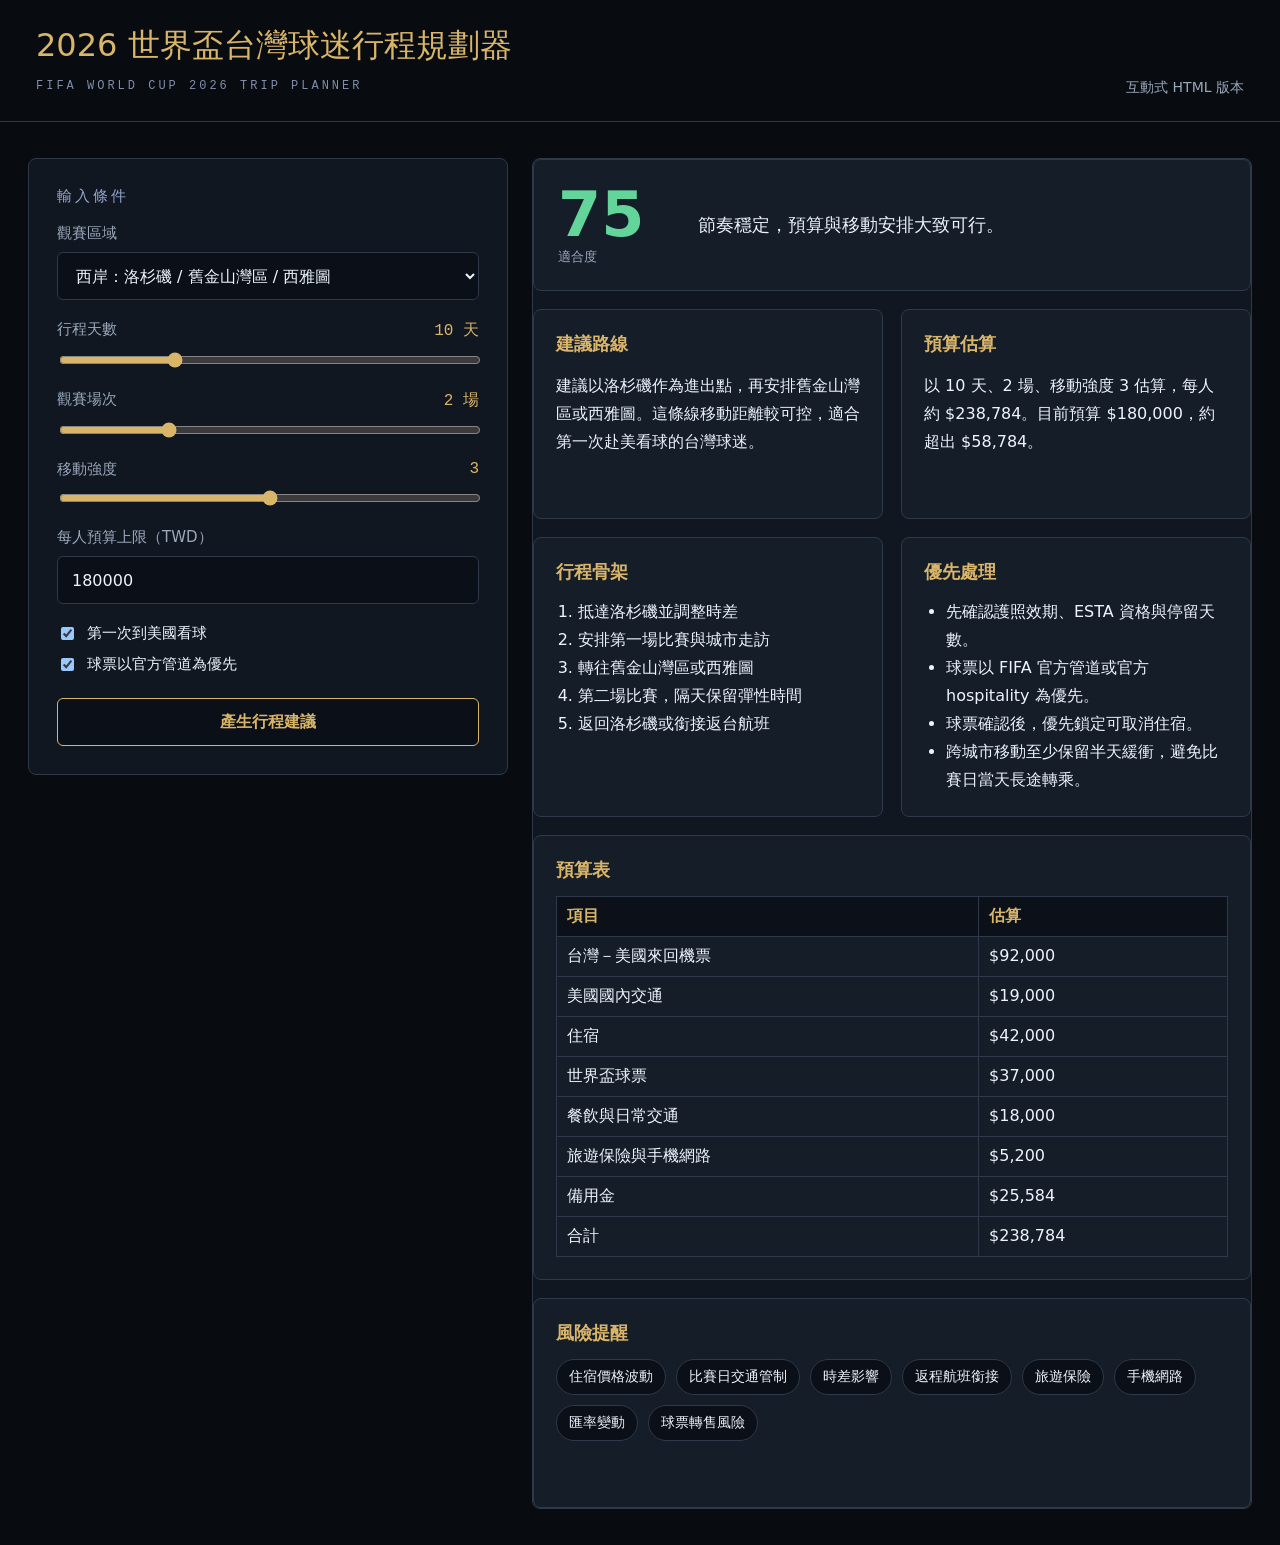
==== index.html @ 40928cfd "Add files via upload" ====
<!doctype html>
<html lang="zh-Hant-TW">
<head>
  <meta charset="utf-8">
  <meta name="viewport" content="width=device-width, initial-scale=1">
  <title>2026 世界盃台灣球迷行程規劃器</title>
  <style>
    :root {
      color-scheme: dark;
      --bg: #080b10;
      --panel: #111720;
      --panel-2: #151d28;
      --line: #303949;
      --text: #edf4ff;
      --muted: #9aa8bb;
      --gold: #d9b56a;
      --green: #63d49a;
      --red: #ff7d7d;
    }

    * {
      box-sizing: border-box;
    }

    body {
      margin: 0;
      min-height: 100vh;
      background: var(--bg);
      color: var(--text);
      font-family: "Noto Sans TC", "Microsoft JhengHei", system-ui, sans-serif;
    }

    header {
      border-bottom: 1px solid var(--line);
      padding: 24px 36px;
      display: flex;
      justify-content: space-between;
      gap: 20px;
      align-items: flex-end;
    }

    h1 {
      margin: 0;
      color: var(--gold);
      font-size: 32px;
      font-weight: 500;
      letter-spacing: 0;
    }

    header p {
      margin: 8px 0 0;
      color: #7f8eaa;
      font-family: Consolas, monospace;
      font-size: 12px;
      letter-spacing: 3px;
    }

    header span {
      color: var(--muted);
      white-space: nowrap;
      font-size: 14px;
    }

    main {
      width: min(1280px, 100%);
      margin: 0 auto;
      padding: 36px 28px;
      display: grid;
      grid-template-columns: minmax(320px, 0.8fr) minmax(520px, 1.2fr);
      gap: 24px;
    }

    section,
    article {
      background: var(--panel);
      border: 1px solid var(--line);
      border-radius: 8px;
    }

    .controls {
      padding: 28px;
      align-self: start;
    }

    h2 {
      margin: 0 0 18px;
      color: #93a5cf;
      font-size: 15px;
      font-weight: 500;
      letter-spacing: 3px;
    }

    .field {
      display: grid;
      gap: 9px;
      margin-bottom: 20px;
    }

    label {
      color: var(--muted);
      font-size: 15px;
    }

    .field-line {
      display: flex;
      justify-content: space-between;
      gap: 16px;
    }

    output {
      color: var(--gold);
      font-family: Consolas, monospace;
    }

    select,
    input[type="number"],
    button {
      width: 100%;
      min-height: 48px;
      border: 1px solid var(--line);
      border-radius: 6px;
      background: #0b0f17;
      color: var(--text);
      padding: 0 14px;
      font: inherit;
    }

    input[type="range"] {
      width: 100%;
      accent-color: var(--gold);
    }

    .checks {
      display: grid;
      gap: 12px;
      margin: 4px 0 24px;
    }

    .checks label {
      display: flex;
      align-items: center;
      gap: 10px;
      color: var(--text);
    }

    button {
      color: var(--gold);
      border-color: var(--gold);
      cursor: pointer;
      font-weight: 700;
    }

    .result {
      display: grid;
      gap: 18px;
    }

    .score-card {
      padding: 24px;
      background: var(--panel-2);
      border: 1px solid var(--line);
      border-radius: 8px;
      display: grid;
      grid-template-columns: 120px 1fr;
      gap: 20px;
      align-items: center;
    }

    #score {
      display: block;
      color: var(--green);
      font-size: 62px;
      line-height: 1;
      font-weight: 800;
    }

    .score-card small {
      color: var(--muted);
    }

    .score-card p {
      margin: 0;
      font-size: 18px;
      line-height: 1.7;
    }

    .cards {
      display: grid;
      grid-template-columns: repeat(2, minmax(0, 1fr));
      gap: 18px;
    }

    article {
      min-height: 210px;
      padding: 22px;
      background: var(--panel-2);
    }

    article h3 {
      margin: 0 0 14px;
      color: var(--gold);
      font-size: 18px;
      font-weight: 600;
    }

    p,
    li {
      color: var(--text);
      line-height: 1.75;
    }

    ul,
    ol {
      margin: 0;
      padding-left: 22px;
    }

    table {
      width: 100%;
      border-collapse: collapse;
      margin-top: 10px;
    }

    th,
    td {
      border: 1px solid var(--line);
      padding: 9px 10px;
      text-align: left;
      vertical-align: top;
    }

    th {
      color: var(--gold);
      background: #0c1119;
    }

    .risk-list {
      display: flex;
      flex-wrap: wrap;
      gap: 10px;
    }

    .risk {
      border: 1px solid var(--line);
      border-radius: 999px;
      padding: 8px 12px;
      background: #0b0f17;
      font-size: 14px;
    }

    @media (max-width: 920px) {
      header {
        align-items: flex-start;
        flex-direction: column;
        padding: 22px;
      }

      h1 {
        font-size: 26px;
      }

      main {
        grid-template-columns: 1fr;
        padding: 22px;
      }

      .cards {
        grid-template-columns: 1fr;
      }
    }
  </style>
</head>
<body>
  <header>
    <div>
      <h1>2026 世界盃台灣球迷行程規劃器</h1>
      <p>FIFA WORLD CUP 2026 TRIP PLANNER</p>
    </div>
    <span>互動式 HTML 版本</span>
  </header>

  <main>
    <section class="controls" aria-label="行程輸入">
      <h2>輸入條件</h2>

      <div class="field">
        <label for="region">觀賽區域</label>
        <select id="region">
          <option value="west">西岸：洛杉磯 / 舊金山灣區 / 西雅圖</option>
          <option value="central">中南部：達拉斯 / 休士頓 / 堪薩斯城 / 亞特蘭大</option>
          <option value="east">東岸：紐約紐澤西 / 費城 / 波士頓 / 邁阿密</option>
        </select>
      </div>

      <div class="field">
        <div class="field-line">
          <label for="days">行程天數</label>
          <output id="daysValue">10 天</output>
        </div>
        <input id="days" type="range" min="6" max="21" value="10">
      </div>

      <div class="field">
        <div class="field-line">
          <label for="matches">觀賽場次</label>
          <output id="matchesValue">2 場</output>
        </div>
        <input id="matches" type="range" min="1" max="5" value="2">
      </div>

      <div class="field">
        <div class="field-line">
          <label for="pace">移動強度</label>
          <output id="paceValue">3</output>
        </div>
        <input id="pace" type="range" min="1" max="5" value="3">
      </div>

      <div class="field">
        <label for="budget">每人預算上限（TWD）</label>
        <input id="budget" type="number" min="80000" step="5000" value="180000">
      </div>

      <div class="checks">
        <label><input id="firstTrip" type="checkbox" checked> 第一次到美國看球</label>
        <label><input id="officialOnly" type="checkbox" checked> 球票以官方管道為優先</label>
      </div>

      <button id="calculate" type="button">產生行程建議</button>
    </section>

    <section class="result" aria-label="行程結果">
      <div class="score-card">
        <div>
          <span id="score">82</span>
          <small>適合度</small>
        </div>
        <p id="verdict">節奏穩定，適合第一次赴美看球。</p>
      </div>

      <div class="cards">
        <article>
          <h3>建議路線</h3>
          <p id="routeText"></p>
        </article>

        <article>
          <h3>預算估算</h3>
          <p id="budgetText"></p>
        </article>

        <article>
          <h3>行程骨架</h3>
          <ol id="itinerary"></ol>
        </article>

        <article>
          <h3>優先處理</h3>
          <ul id="nextSteps"></ul>
        </article>
      </div>

      <article>
        <h3>預算表</h3>
        <table>
          <thead>
            <tr><th>項目</th><th>估算</th></tr>
          </thead>
          <tbody id="budgetTable"></tbody>
        </table>
      </article>

      <article>
        <h3>風險提醒</h3>
        <div id="riskList" class="risk-list"></div>
      </article>
    </section>
  </main>

  <script>
    const regions = {
      west: {
        route: "建議以洛杉磯作為進出點，再安排舊金山灣區或西雅圖。這條線移動距離較可控，適合第一次赴美看球的台灣球迷。",
        base: 92000,
        days: ["抵達洛杉磯並調整時差", "安排第一場比賽與城市走訪", "轉往舊金山灣區或西雅圖", "第二場比賽，隔天保留彈性時間", "返回洛杉磯或銜接返台航班"],
        risks: ["住宿價格波動", "比賽日交通管制", "時差影響", "返程航班銜接"]
      },
      central: {
        route: "建議以達拉斯或休士頓作為主基地，再用國內線連接堪薩斯城或亞特蘭大。這條線適合想追多場比賽、可接受較高移動強度的球迷。",
        base: 98000,
        days: ["抵達達拉斯或休士頓", "完成第一場比賽與周邊交通測試", "搭國內線前往第二城市", "安排第二場或第三場比賽", "回到主要國際機場返台"],
        risks: ["高溫與午後雷雨", "國內線延誤", "跨城市交通成本", "行李轉運"]
      },
      east: {
        route: "建議以紐約紐澤西為核心，搭配費城或波士頓；若加入邁阿密，建議獨立安排一段航班。這條線城市體驗豐富，但預算要抓高。",
        base: 108000,
        days: ["抵達紐約並熟悉交通", "安排紐約紐澤西比賽", "前往費城或波士頓", "安排城市走訪與第二場比賽", "保留購物或延誤緩衝後返台"],
        risks: ["住宿費偏高", "深夜散場交通", "熱門景點排隊", "城市間票價波動"]
      }
    };

    const controls = {
      region: document.querySelector("#region"),
      days: document.querySelector("#days"),
      matches: document.querySelector("#matches"),
      pace: document.querySelector("#pace"),
      budget: document.querySelector("#budget"),
      firstTrip: document.querySelector("#firstTrip"),
      officialOnly: document.querySelector("#officialOnly")
    };

    const output = {
      daysValue: document.querySelector("#daysValue"),
      matchesValue: document.querySelector("#matchesValue"),
      paceValue: document.querySelector("#paceValue"),
      score: document.querySelector("#score"),
      verdict: document.querySelector("#verdict"),
      routeText: document.querySelector("#routeText"),
      budgetText: document.querySelector("#budgetText"),
      itinerary: document.querySelector("#itinerary"),
      nextSteps: document.querySelector("#nextSteps"),
      budgetTable: document.querySelector("#budgetTable"),
      riskList: document.querySelector("#riskList")
    };

    function money(value) {
      return new Intl.NumberFormat("zh-TW", {
        style: "currency",
        currency: "TWD",
        maximumFractionDigits: 0
      }).format(value);
    }

    function renderList(items) {
      return items.map((item) => `<li>${item}</li>`).join("");
    }

    function analyze() {
      const region = regions[controls.region.value];
      const days = Number(controls.days.value);
      const matches = Number(controls.matches.value);
      const pace = Number(controls.pace.value);
      const budget = Number(controls.budget.value);
      const airfare = region.base;
      const lodging = days * 4200;
      const local = days * 1800;
      const tickets = matches * 18500;
      const domestic = Math.max(0, pace - 1) * 9500;
      const insurance = 5200;
      const reserve = Math.round((airfare + lodging + local + tickets + domestic + insurance) * 0.12);
      const estimate = airfare + lodging + local + tickets + domestic + insurance + reserve;
      const gap = budget - estimate;
      const firstTripPenalty = controls.firstTrip.checked && pace >= 4 ? 8 : 0;
      const officialBonus = controls.officialOnly.checked ? 4 : -6;
      const score = Math.max(35, Math.min(96, 78 + Math.floor(gap / 9000) + officialBonus - firstTripPenalty - Math.max(0, matches - 3) * 5));

      output.daysValue.textContent = `${days} 天`;
      output.matchesValue.textContent = `${matches} 場`;
      output.paceValue.textContent = pace;
      output.score.textContent = score;
      output.score.style.color = score >= 75 ? "var(--green)" : score >= 60 ? "var(--gold)" : "var(--red)";
      output.verdict.textContent = score >= 75
        ? "節奏穩定，預算與移動安排大致可行。"
        : score >= 60
          ? "可以規劃，但要降低移動密度或提高預算緩衝。"
          : "行程偏硬，建議先減少城市、場次或提高預算。";
      output.routeText.textContent = region.route;
      output.budgetText.textContent = `以 ${days} 天、${matches} 場、移動強度 ${pace} 估算，每人約 ${money(estimate)}。目前預算 ${money(budget)}，${gap >= 0 ? `尚有 ${money(gap)} 緩衝。` : `約超出 ${money(Math.abs(gap))}。`}`;
      output.itinerary.innerHTML = renderList(region.days);
      output.nextSteps.innerHTML = renderList([
        "先確認護照效期、ESTA 資格與停留天數。",
        "球票以 FIFA 官方管道或官方 hospitality 為優先。",
        "球票確認後，優先鎖定可取消住宿。",
        "跨城市移動至少保留半天緩衝，避免比賽日當天長途轉乘。"
      ]);
      output.budgetTable.innerHTML = [
        ["台灣－美國來回機票", airfare],
        ["美國國內交通", domestic],
        ["住宿", lodging],
        ["世界盃球票", tickets],
        ["餐飲與日常交通", local],
        ["旅遊保險與手機網路", insurance],
        ["備用金", reserve],
        ["合計", estimate]
      ].map(([name, value]) => `<tr><td>${name}</td><td>${money(value)}</td></tr>`).join("");
      output.riskList.innerHTML = [...region.risks, "旅遊保險", "手機網路", "匯率變動", "球票轉售風險"].map((item) => `<span class="risk">${item}</span>`).join("");
    }

    document.querySelector("#calculate").addEventListener("click", analyze);
    Object.values(controls).forEach((control) => {
      control.addEventListener("input", analyze);
      control.addEventListener("change", analyze);
    });
    analyze();
  </script>
</body>
</html>
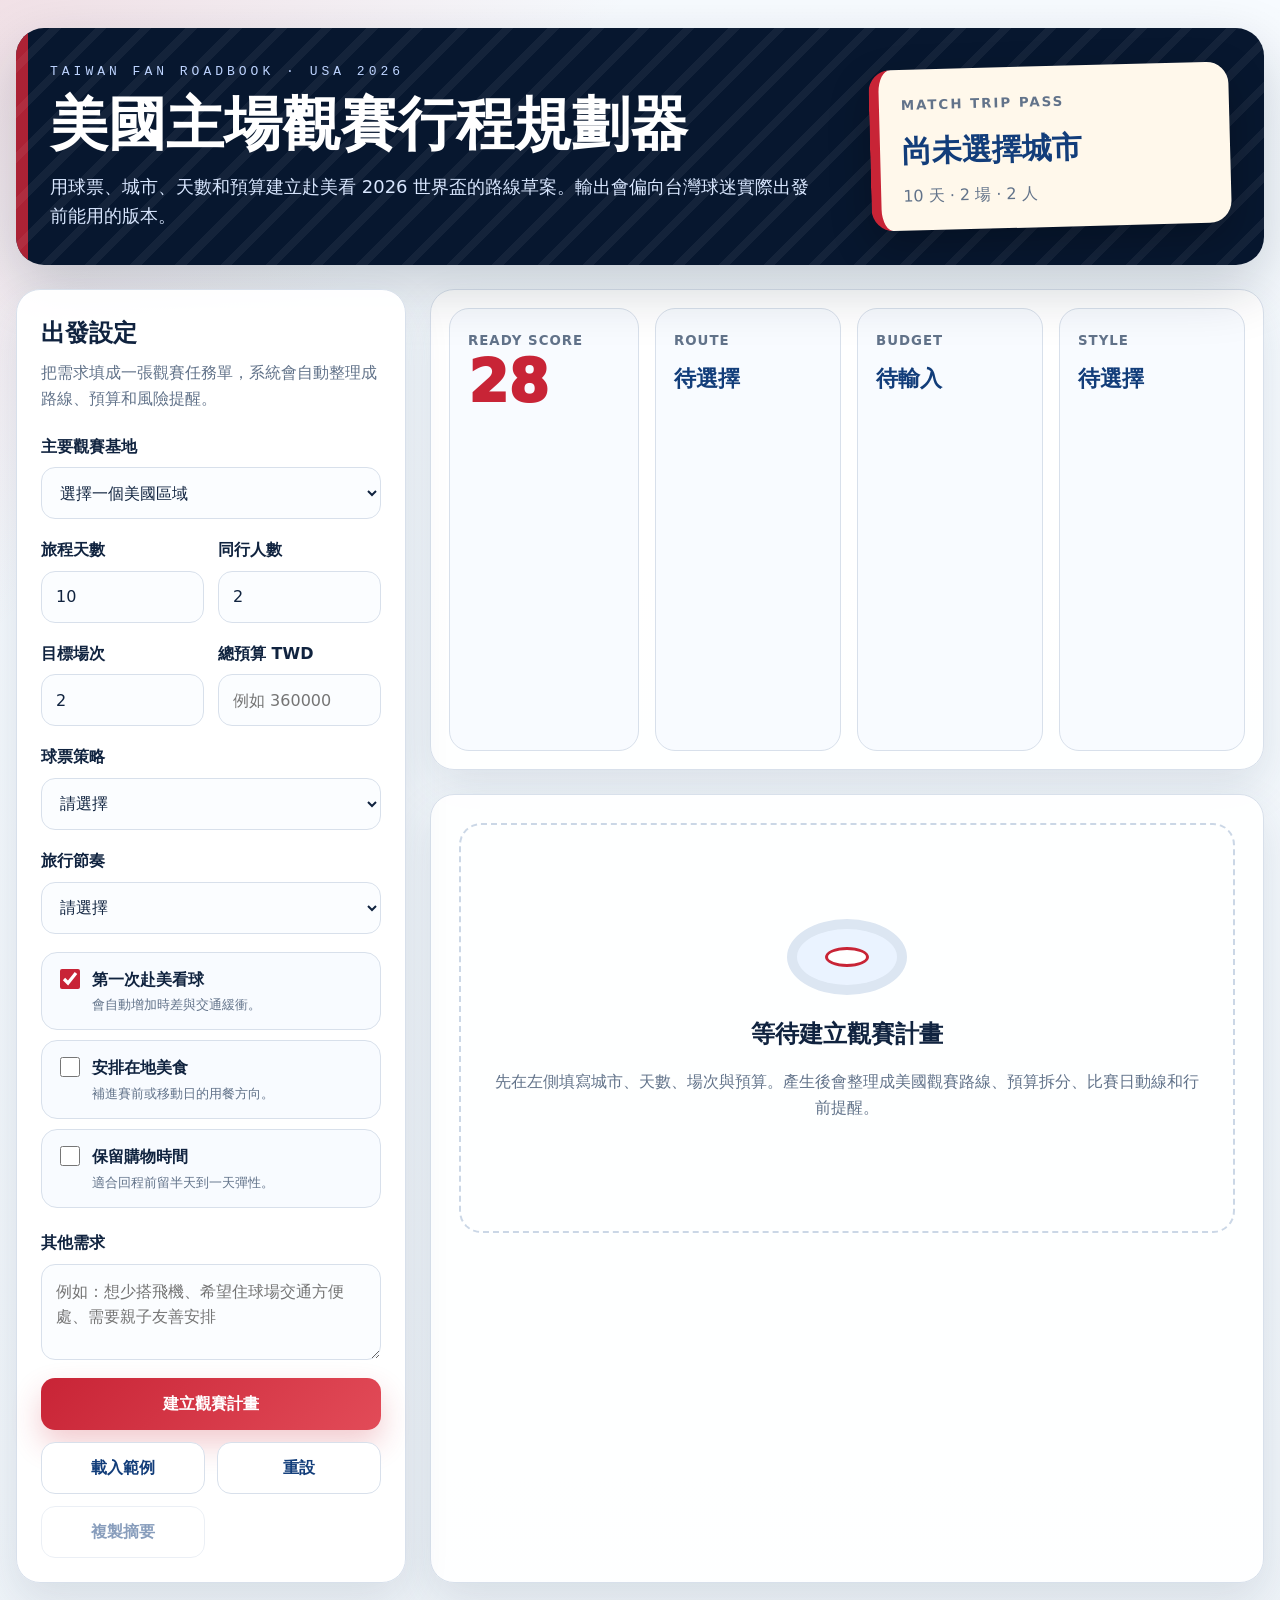
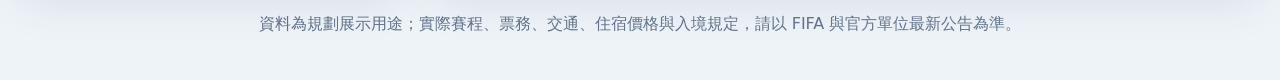
==== commit 08735e9e: "Add files via upload" ====
--- a/index.html
+++ b/index.html
@@ -3,425 +3,616 @@
 <head>
   <meta charset="utf-8">
   <meta name="viewport" content="width=device-width, initial-scale=1">
-  <title>2026 世界盃台灣球迷行程規劃器</title>
+  <title>USA 2026 台灣球迷觀賽行程規劃器</title>
   <style>
     :root {
-      color-scheme: dark;
-      --bg: #080b10;
-      --panel: #111720;
-      --panel-2: #151d28;
-      --line: #303949;
-      --text: #edf4ff;
-      --muted: #9aa8bb;
-      --gold: #d9b56a;
-      --green: #63d49a;
-      --red: #ff7d7d;
-    }
-
-    * {
-      box-sizing: border-box;
-    }
+      --navy: #07172f;
+      --blue: #123d7a;
+      --red: #c82436;
+      --cream: #fff8eb;
+      --paper: #ffffff;
+      --ink: #10233f;
+      --muted: #62738a;
+      --line: #d8e0eb;
+      --gold: #d6a94a;
+      --green: #1f9d68;
+      --shadow: 0 22px 60px rgba(7, 23, 47, 0.2);
+    }
+
+    * { box-sizing: border-box; }
 
     body {
       margin: 0;
-      min-height: 100vh;
-      background: var(--bg);
-      color: var(--text);
+      background:
+        linear-gradient(135deg, rgba(200, 36, 54, 0.12), transparent 28rem),
+        linear-gradient(180deg, #f7fbff 0%, #eef3f8 100%);
+      color: var(--ink);
       font-family: "Noto Sans TC", "Microsoft JhengHei", system-ui, sans-serif;
-    }
-
-    header {
-      border-bottom: 1px solid var(--line);
-      padding: 24px 36px;
-      display: flex;
-      justify-content: space-between;
-      gap: 20px;
-      align-items: flex-end;
+      line-height: 1.6;
+    }
+
+    .app {
+      width: min(1440px, calc(100% - 32px));
+      margin: 0 auto;
+      padding: 28px 0 44px;
+    }
+
+    .top {
+      background: var(--navy);
+      color: white;
+      border-radius: 28px;
+      box-shadow: var(--shadow);
+      overflow: hidden;
+      position: relative;
+    }
+
+    .top::before {
+      content: "";
+      position: absolute;
+      inset: 0;
+      background:
+        repeating-linear-gradient(135deg, transparent 0 24px, rgba(255, 255, 255, 0.05) 24px 32px),
+        linear-gradient(90deg, rgba(200, 36, 54, 0.85) 0 12px, transparent 12px);
+      pointer-events: none;
+    }
+
+    .top-inner {
+      position: relative;
+      display: grid;
+      grid-template-columns: minmax(0, 1.2fr) 360px;
+      gap: 24px;
+      padding: 34px;
+      align-items: center;
+    }
+
+    .eyebrow {
+      margin: 0 0 10px;
+      color: #bed4ff;
+      font-family: Consolas, monospace;
+      letter-spacing: 4px;
+      font-size: 13px;
     }
 
     h1 {
       margin: 0;
-      color: var(--gold);
-      font-size: 32px;
-      font-weight: 500;
+      font-size: clamp(34px, 5vw, 58px);
+      line-height: 1.08;
       letter-spacing: 0;
     }
 
-    header p {
-      margin: 8px 0 0;
-      color: #7f8eaa;
-      font-family: Consolas, monospace;
-      font-size: 12px;
-      letter-spacing: 3px;
-    }
-
-    header span {
+    .lead {
+      margin: 18px 0 0;
+      color: #d9e7ff;
+      font-size: 18px;
+      max-width: 760px;
+    }
+
+    .pass {
+      background: var(--cream);
+      color: var(--ink);
+      border-radius: 22px;
+      padding: 22px;
+      transform: rotate(-1.5deg);
+      box-shadow: 0 16px 42px rgba(0, 0, 0, 0.24);
+      border-left: 10px solid var(--red);
+    }
+
+    .pass small {
       color: var(--muted);
-      white-space: nowrap;
-      font-size: 14px;
-    }
-
-    main {
-      width: min(1280px, 100%);
-      margin: 0 auto;
-      padding: 36px 28px;
-      display: grid;
-      grid-template-columns: minmax(320px, 0.8fr) minmax(520px, 1.2fr);
+      font-weight: 700;
+      letter-spacing: 2px;
+    }
+
+    .pass strong {
+      display: block;
+      margin-top: 10px;
+      font-size: 30px;
+      color: var(--blue);
+    }
+
+    .pass span {
+      display: block;
+      margin-top: 8px;
+      color: var(--muted);
+    }
+
+    .layout {
+      display: grid;
+      grid-template-columns: 390px minmax(0, 1fr);
       gap: 24px;
-    }
-
-    section,
-    article {
-      background: var(--panel);
+      margin-top: 24px;
+    }
+
+    .panel {
+      background: rgba(255, 255, 255, 0.96);
       border: 1px solid var(--line);
-      border-radius: 8px;
+      border-radius: 24px;
+      box-shadow: 0 18px 45px rgba(40, 62, 88, 0.12);
     }
 
     .controls {
-      padding: 28px;
+      padding: 24px;
       align-self: start;
+      position: sticky;
+      top: 18px;
     }
 
     h2 {
-      margin: 0 0 18px;
-      color: #93a5cf;
-      font-size: 15px;
-      font-weight: 500;
-      letter-spacing: 3px;
+      margin: 0 0 8px;
+      font-size: 24px;
+      color: var(--ink);
+    }
+
+    .note {
+      margin: 0 0 22px;
+      color: var(--muted);
     }
 
     .field {
       display: grid;
-      gap: 9px;
-      margin-bottom: 20px;
+      gap: 8px;
+      margin-bottom: 18px;
     }
 
     label {
-      color: var(--muted);
-      font-size: 15px;
-    }
-
-    .field-line {
-      display: flex;
-      justify-content: space-between;
-      gap: 16px;
-    }
-
-    output {
-      color: var(--gold);
-      font-family: Consolas, monospace;
-    }
-
+      color: var(--ink);
+      font-weight: 800;
+    }
+
+    input,
     select,
-    input[type="number"],
-    button {
+    textarea {
       width: 100%;
-      min-height: 48px;
+      min-height: 52px;
       border: 1px solid var(--line);
-      border-radius: 6px;
-      background: #0b0f17;
-      color: var(--text);
+      border-radius: 14px;
+      background: #fbfdff;
+      color: var(--ink);
       padding: 0 14px;
       font: inherit;
-    }
-
-    input[type="range"] {
-      width: 100%;
-      accent-color: var(--gold);
-    }
-
-    .checks {
-      display: grid;
+      outline: none;
+    }
+
+    textarea {
+      min-height: 96px;
+      padding: 14px;
+      resize: vertical;
+    }
+
+    input:focus,
+    select:focus,
+    textarea:focus {
+      border-color: var(--blue);
+      box-shadow: 0 0 0 4px rgba(18, 61, 122, 0.1);
+    }
+
+    .two {
+      display: grid;
+      grid-template-columns: 1fr 1fr;
+      gap: 14px;
+    }
+
+    .switches {
+      display: grid;
+      gap: 10px;
+      margin: 18px 0 22px;
+    }
+
+    .switches label {
+      display: grid;
+      grid-template-columns: 26px 1fr;
+      gap: 10px;
+      align-items: start;
+      border: 1px solid var(--line);
+      border-radius: 16px;
+      padding: 14px;
+      background: #f8fbff;
+    }
+
+    .switches input {
+      width: 20px;
+      height: 20px;
+      min-height: auto;
+      accent-color: var(--red);
+      margin-top: 2px;
+    }
+
+    .switches small {
+      display: block;
+      color: var(--muted);
+      font-weight: 500;
+      margin-top: 2px;
+    }
+
+    .actions {
+      display: grid;
+      grid-template-columns: 1fr 1fr;
       gap: 12px;
-      margin: 4px 0 24px;
-    }
-
-    .checks label {
-      display: flex;
-      align-items: center;
-      gap: 10px;
-      color: var(--text);
     }
 
     button {
-      color: var(--gold);
-      border-color: var(--gold);
+      min-height: 52px;
+      border: 1px solid var(--line);
+      border-radius: 14px;
+      font: inherit;
+      font-weight: 900;
       cursor: pointer;
-      font-weight: 700;
-    }
-
-    .result {
-      display: grid;
-      gap: 18px;
-    }
-
-    .score-card {
-      padding: 24px;
-      background: var(--panel-2);
+      color: var(--blue);
+      background: white;
+    }
+
+    button.primary {
+      grid-column: span 2;
+      background: linear-gradient(135deg, var(--red), #e24b58);
+      color: white;
+      border: 0;
+      box-shadow: 0 14px 30px rgba(200, 36, 54, 0.24);
+    }
+
+    button:disabled {
+      cursor: not-allowed;
+      opacity: 0.5;
+    }
+
+    .dashboard {
+      display: grid;
+      gap: 24px;
+    }
+
+    .score-strip {
+      display: grid;
+      grid-template-columns: 190px repeat(3, minmax(0, 1fr));
+      gap: 16px;
+      padding: 18px;
+    }
+
+    .score-card,
+    .mini {
+      border-radius: 20px;
+      padding: 18px;
+      background: #f8fbff;
       border: 1px solid var(--line);
-      border-radius: 8px;
-      display: grid;
-      grid-template-columns: 120px 1fr;
-      gap: 20px;
-      align-items: center;
     }
 
     #score {
       display: block;
-      color: var(--green);
-      font-size: 62px;
+      color: var(--red);
+      font-size: 58px;
+      font-weight: 1000;
       line-height: 1;
+    }
+
+    .score-card small,
+    .mini small {
+      color: var(--muted);
       font-weight: 800;
-    }
-
-    .score-card small {
+      letter-spacing: 1px;
+    }
+
+    .mini strong {
+      display: block;
+      margin-top: 8px;
+      color: var(--blue);
+      font-size: 22px;
+    }
+
+    .result {
+      padding: 28px;
+    }
+
+    .empty {
+      min-height: 410px;
+      border: 2px dashed #cbd7e6;
+      border-radius: 22px;
+      display: grid;
+      place-items: center;
+      text-align: center;
       color: var(--muted);
-    }
-
-    .score-card p {
-      margin: 0;
-      font-size: 18px;
-      line-height: 1.7;
+      padding: 30px;
+    }
+
+    .stadium {
+      width: 120px;
+      height: 76px;
+      margin: 0 auto 20px;
+      border: 10px solid #dce6f2;
+      border-radius: 50%;
+      position: relative;
+      background: #eaf3ff;
+    }
+
+    .stadium::after {
+      content: "";
+      position: absolute;
+      inset: 18px 28px;
+      border-radius: 50%;
+      border: 3px solid var(--red);
+      background: white;
+    }
+
+    .report h2 {
+      margin: 28px 0 10px;
+      padding-bottom: 8px;
+      border-bottom: 2px solid var(--line);
+      color: var(--ink);
+    }
+
+    .report h2:first-child { margin-top: 0; }
+
+    .report p,
+    .report li {
+      color: #334d68;
+      font-size: 16px;
     }
 
     .cards {
       display: grid;
-      grid-template-columns: repeat(2, minmax(0, 1fr));
-      gap: 18px;
-    }
-
-    article {
-      min-height: 210px;
-      padding: 22px;
-      background: var(--panel-2);
-    }
-
-    article h3 {
-      margin: 0 0 14px;
-      color: var(--gold);
-      font-size: 18px;
-      font-weight: 600;
-    }
-
-    p,
-    li {
-      color: var(--text);
-      line-height: 1.75;
-    }
-
-    ul,
-    ol {
-      margin: 0;
-      padding-left: 22px;
+      grid-template-columns: repeat(3, minmax(0, 1fr));
+      gap: 14px;
+      margin: 16px 0 22px;
+    }
+
+    .route-card {
+      border: 1px solid var(--line);
+      border-radius: 18px;
+      padding: 16px;
+      background: linear-gradient(180deg, #ffffff, #f7fbff);
+    }
+
+    .route-card b {
+      color: var(--red);
+      display: block;
+      margin-bottom: 6px;
     }
 
     table {
       width: 100%;
       border-collapse: collapse;
-      margin-top: 10px;
+      margin: 16px 0 24px;
+      font-size: 15px;
     }
 
     th,
     td {
       border: 1px solid var(--line);
-      padding: 9px 10px;
+      padding: 11px 12px;
       text-align: left;
       vertical-align: top;
     }
 
     th {
-      color: var(--gold);
-      background: #0c1119;
-    }
-
-    .risk-list {
+      background: var(--navy);
+      color: white;
+    }
+
+    tr:nth-child(even) td {
+      background: #f8fbff;
+    }
+
+    .tags {
       display: flex;
       flex-wrap: wrap;
       gap: 10px;
     }
 
-    .risk {
-      border: 1px solid var(--line);
+    .tag {
       border-radius: 999px;
       padding: 8px 12px;
-      background: #0b0f17;
+      background: #eef4ff;
+      color: var(--blue);
+      font-weight: 800;
       font-size: 14px;
     }
 
-    @media (max-width: 920px) {
-      header {
-        align-items: flex-start;
-        flex-direction: column;
-        padding: 22px;
+    .tag.red {
+      background: #fff0f1;
+      color: var(--red);
+    }
+
+    footer {
+      color: var(--muted);
+      text-align: center;
+      padding: 28px 0 0;
+    }
+
+    @media (max-width: 1050px) {
+      .top-inner,
+      .layout,
+      .score-strip {
+        grid-template-columns: 1fr;
       }
 
-      h1 {
-        font-size: 26px;
-      }
-
-      main {
-        grid-template-columns: 1fr;
-        padding: 22px;
+      .controls {
+        position: static;
       }
 
       .cards {
         grid-template-columns: 1fr;
       }
     }
+
+    @media (max-width: 620px) {
+      .two,
+      .actions {
+        grid-template-columns: 1fr;
+      }
+
+      button.primary {
+        grid-column: span 1;
+      }
+
+      .top-inner,
+      .controls,
+      .result {
+        padding: 22px;
+      }
+    }
   </style>
 </head>
 <body>
-  <header>
-    <div>
-      <h1>2026 世界盃台灣球迷行程規劃器</h1>
-      <p>FIFA WORLD CUP 2026 TRIP PLANNER</p>
-    </div>
-    <span>互動式 HTML 版本</span>
-  </header>
-
-  <main>
-    <section class="controls" aria-label="行程輸入">
-      <h2>輸入條件</h2>
-
-      <div class="field">
-        <label for="region">觀賽區域</label>
-        <select id="region">
-          <option value="west">西岸：洛杉磯 / 舊金山灣區 / 西雅圖</option>
-          <option value="central">中南部：達拉斯 / 休士頓 / 堪薩斯城 / 亞特蘭大</option>
-          <option value="east">東岸：紐約紐澤西 / 費城 / 波士頓 / 邁阿密</option>
-        </select>
+  <div class="app">
+    <header class="top">
+      <div class="top-inner">
+        <div>
+          <p class="eyebrow">TAIWAN FAN ROADBOOK · USA 2026</p>
+          <h1>美國主場觀賽行程規劃器</h1>
+          <p class="lead">用球票、城市、天數和預算建立赴美看 2026 世界盃的路線草案。輸出會偏向台灣球迷實際出發前能用的版本。</p>
+        </div>
+        <div class="pass" aria-label="行程票卡">
+          <small>MATCH TRIP PASS</small>
+          <strong id="passCity">尚未選擇城市</strong>
+          <span id="passDetail">填完左側條件後，這張票卡會同步更新。</span>
+        </div>
       </div>
-
-      <div class="field">
-        <div class="field-line">
-          <label for="days">行程天數</label>
-          <output id="daysValue">10 天</output>
-        </div>
-        <input id="days" type="range" min="6" max="21" value="10">
-      </div>
-
-      <div class="field">
-        <div class="field-line">
-          <label for="matches">觀賽場次</label>
-          <output id="matchesValue">2 場</output>
-        </div>
-        <input id="matches" type="range" min="1" max="5" value="2">
-      </div>
-
-      <div class="field">
-        <div class="field-line">
-          <label for="pace">移動強度</label>
-          <output id="paceValue">3</output>
-        </div>
-        <input id="pace" type="range" min="1" max="5" value="3">
-      </div>
-
-      <div class="field">
-        <label for="budget">每人預算上限（TWD）</label>
-        <input id="budget" type="number" min="80000" step="5000" value="180000">
-      </div>
-
-      <div class="checks">
-        <label><input id="firstTrip" type="checkbox" checked> 第一次到美國看球</label>
-        <label><input id="officialOnly" type="checkbox" checked> 球票以官方管道為優先</label>
-      </div>
-
-      <button id="calculate" type="button">產生行程建議</button>
-    </section>
-
-    <section class="result" aria-label="行程結果">
-      <div class="score-card">
-        <div>
-          <span id="score">82</span>
-          <small>適合度</small>
-        </div>
-        <p id="verdict">節奏穩定，適合第一次赴美看球。</p>
-      </div>
-
-      <div class="cards">
-        <article>
-          <h3>建議路線</h3>
-          <p id="routeText"></p>
-        </article>
-
-        <article>
-          <h3>預算估算</h3>
-          <p id="budgetText"></p>
-        </article>
-
-        <article>
-          <h3>行程骨架</h3>
-          <ol id="itinerary"></ol>
-        </article>
-
-        <article>
-          <h3>優先處理</h3>
-          <ul id="nextSteps"></ul>
-        </article>
-      </div>
-
-      <article>
-        <h3>預算表</h3>
-        <table>
-          <thead>
-            <tr><th>項目</th><th>估算</th></tr>
-          </thead>
-          <tbody id="budgetTable"></tbody>
-        </table>
-      </article>
-
-      <article>
-        <h3>風險提醒</h3>
-        <div id="riskList" class="risk-list"></div>
-      </article>
-    </section>
-  </main>
+    </header>
+
+    <main class="layout">
+      <section class="panel controls" aria-label="設定表單">
+        <h2>出發設定</h2>
+        <p class="note">把需求填成一張觀賽任務單，系統會自動整理成路線、預算和風險提醒。</p>
+
+        <div class="field">
+          <label for="hub">主要觀賽基地</label>
+          <select id="hub">
+            <option value="">選擇一個美國區域</option>
+            <option value="west">西岸戰線：洛杉磯 / 舊金山灣區 / 西雅圖</option>
+            <option value="south">南方戰線：達拉斯 / 休士頓 / 亞特蘭大</option>
+            <option value="east">東岸戰線：紐約紐澤西 / 費城 / 波士頓</option>
+            <option value="miami">陽光戰線：邁阿密加一段東岸航班</option>
+          </select>
+        </div>
+
+        <div class="two">
+          <div class="field">
+            <label for="days">旅程天數</label>
+            <input id="days" type="number" min="5" max="24" value="10">
+          </div>
+          <div class="field">
+            <label for="fans">同行人數</label>
+            <input id="fans" type="number" min="1" max="10" value="2">
+          </div>
+        </div>
+
+        <div class="two">
+          <div class="field">
+            <label for="matches">目標場次</label>
+            <input id="matches" type="number" min="1" max="6" value="2">
+          </div>
+          <div class="field">
+            <label for="budget">總預算 TWD</label>
+            <input id="budget" type="number" min="60000" step="5000" placeholder="例如 360000">
+          </div>
+        </div>
+
+        <div class="field">
+          <label for="ticket">球票策略</label>
+          <select id="ticket">
+            <option value="">請選擇</option>
+            <option value="official">只看 FIFA 官方或官方 hospitality</option>
+            <option value="flex">官方優先，但保留候補方案</option>
+            <option value="premium">願意提高預算換較穩定座位</option>
+          </select>
+        </div>
+
+        <div class="field">
+          <label for="tempo">旅行節奏</label>
+          <select id="tempo">
+            <option value="">請選擇</option>
+            <option value="steady">穩定型：少換飯店，保留休息</option>
+            <option value="balanced">均衡型：觀賽與城市走訪並重</option>
+            <option value="chaser">追賽型：願意搭國內線多跑城市</option>
+          </select>
+        </div>
+
+        <div class="switches">
+          <label><input id="firstUs" type="checkbox" checked><span>第一次赴美看球<small>會自動增加時差與交通緩衝。</small></span></label>
+          <label><input id="food" type="checkbox"><span>安排在地美食<small>補進賽前或移動日的用餐方向。</small></span></label>
+          <label><input id="shopping" type="checkbox"><span>保留購物時間<small>適合回程前留半天到一天彈性。</small></span></label>
+        </div>
+
+        <div class="field">
+          <label for="notes">其他需求</label>
+          <textarea id="notes" placeholder="例如：想少搭飛機、希望住球場交通方便處、需要親子友善安排"></textarea>
+        </div>
+
+        <div class="actions">
+          <button class="primary" id="build" type="button">建立觀賽計畫</button>
+          <button id="demo" type="button">載入範例</button>
+          <button id="reset" type="button">重設</button>
+          <button id="copy" type="button" disabled>複製摘要</button>
+        </div>
+      </section>
+
+      <section class="dashboard">
+        <div class="panel score-strip">
+          <div class="score-card">
+            <small>READY SCORE</small>
+            <span id="score">0</span>
+          </div>
+          <div class="mini"><small>ROUTE</small><strong id="routeMini">待選擇</strong></div>
+          <div class="mini"><small>BUDGET</small><strong id="budgetMini">待輸入</strong></div>
+          <div class="mini"><small>STYLE</small><strong id="styleMini">待選擇</strong></div>
+        </div>
+
+        <div class="panel result">
+          <div id="output" class="empty">
+            <div>
+              <div class="stadium"></div>
+              <h2>等待建立觀賽計畫</h2>
+              <p>先在左側填寫城市、天數、場次與預算。產生後會整理成美國觀賽路線、預算拆分、比賽日動線和行前提醒。</p>
+            </div>
+          </div>
+        </div>
+      </section>
+    </main>
+
+    <footer>資料為規劃展示用途；實際賽程、票務、交通、住宿價格與入境規定，請以 FIFA 與官方單位最新公告為準。</footer>
+  </div>
 
   <script>
-    const regions = {
+    const hubs = {
       west: {
-        route: "建議以洛杉磯作為進出點，再安排舊金山灣區或西雅圖。這條線移動距離較可控，適合第一次赴美看球的台灣球迷。",
-        base: 92000,
-        days: ["抵達洛杉磯並調整時差", "安排第一場比賽與城市走訪", "轉往舊金山灣區或西雅圖", "第二場比賽，隔天保留彈性時間", "返回洛杉磯或銜接返台航班"],
-        risks: ["住宿價格波動", "比賽日交通管制", "時差影響", "返程航班銜接"]
+        title: "西岸戰線",
+        cities: "洛杉磯、舊金山灣區、西雅圖",
+        route: "從洛杉磯進出最直覺，接舊金山灣區或西雅圖時移動壓力較低。適合第一次赴美、希望把時差和球賽節奏排穩的球迷。",
+        flight: 52000,
+        move: 15000,
+        hotel: "建議住在捷運、接駁或機場線方便的位置，避開比賽日自己開車進場。",
+        risks: ["西岸熱門城市住宿漲幅", "比賽日交通管制", "長途飛行後的時差"]
       },
-      central: {
-        route: "建議以達拉斯或休士頓作為主基地，再用國內線連接堪薩斯城或亞特蘭大。這條線適合想追多場比賽、可接受較高移動強度的球迷。",
-        base: 98000,
-        days: ["抵達達拉斯或休士頓", "完成第一場比賽與周邊交通測試", "搭國內線前往第二城市", "安排第二場或第三場比賽", "回到主要國際機場返台"],
-        risks: ["高溫與午後雷雨", "國內線延誤", "跨城市交通成本", "行李轉運"]
+      south: {
+        title: "南方戰線",
+        cities: "達拉斯、休士頓、亞特蘭大",
+        route: "以德州作為主基地，再銜接亞特蘭大。這條線比較像美國國內線跳點，適合願意用航班換更多觀賽機會的球迷。",
+        flight: 56000,
+        move: 22000,
+        hotel: "住宿可優先選機場與市區之間，方便早班機和晚間散場。",
+        risks: ["夏季高溫", "午後雷雨延誤", "國內線轉機變數"]
       },
       east: {
-        route: "建議以紐約紐澤西為核心，搭配費城或波士頓；若加入邁阿密，建議獨立安排一段航班。這條線城市體驗豐富，但預算要抓高。",
-        base: 108000,
-        days: ["抵達紐約並熟悉交通", "安排紐約紐澤西比賽", "前往費城或波士頓", "安排城市走訪與第二場比賽", "保留購物或延誤緩衝後返台"],
-        risks: ["住宿費偏高", "深夜散場交通", "熱門景點排隊", "城市間票價波動"]
+        title: "東岸戰線",
+        cities: "紐約紐澤西、費城、波士頓",
+        route: "以紐約紐澤西為核心，搭配費城或波士頓，城市密度高，也比較容易加入觀光和購物時間。",
+        flight: 58000,
+        move: 18000,
+        hotel: "建議住在可銜接地鐵、火車或球場接駁的位置，深夜散場先查好回程。",
+        risks: ["住宿費偏高", "熱門景點排隊", "深夜交通成本"]
+      },
+      miami: {
+        title: "陽光戰線",
+        cities: "邁阿密搭配紐約或亞特蘭大",
+        route: "邁阿密適合想要海灘城市和世界盃氣氛的旅客，但建議獨立切一段航班，不要硬塞太多城市。",
+        flight: 62000,
+        move: 26000,
+        hotel: "住宿以安全、叫車方便和回程航班銜接為優先。",
+        risks: ["夏季天氣變化", "跨區航班成本", "熱門旅遊區房價"]
       }
     };
 
-    const controls = {
-      region: document.querySelector("#region"),
-      days: document.querySelector("#days"),
-      matches: document.querySelector("#matches"),
-      pace: document.querySelector("#pace"),
-      budget: document.querySelector("#budget"),
-      firstTrip: document.querySelector("#firstTrip"),
-      officialOnly: document.querySelector("#officialOnly")
-    };
-
-    const output = {
-      daysValue: document.querySelector("#daysValue"),
-      matchesValue: document.querySelector("#matchesValue"),
-      paceValue: document.querySelector("#paceValue"),
-      score: document.querySelector("#score"),
-      verdict: document.querySelector("#verdict"),
-      routeText: document.querySelector("#routeText"),
-      budgetText: document.querySelector("#budgetText"),
-      itinerary: document.querySelector("#itinerary"),
-      nextSteps: document.querySelector("#nextSteps"),
-      budgetTable: document.querySelector("#budgetTable"),
-      riskList: document.querySelector("#riskList")
-    };
+    const $ = (id) => document.getElementById(id);
+    const fields = ["hub", "days", "fans", "matches", "budget", "ticket", "tempo", "notes"];
+    const checks = ["firstUs", "food", "shopping"];
+    let summaryText = "";
 
     function money(value) {
       return new Intl.NumberFormat("zh-TW", {
@@ -431,67 +622,200 @@
       }).format(value);
     }
 
-    function renderList(items) {
-      return items.map((item) => `<li>${item}</li>`).join("");
-    }
-
-    function analyze() {
-      const region = regions[controls.region.value];
-      const days = Number(controls.days.value);
-      const matches = Number(controls.matches.value);
-      const pace = Number(controls.pace.value);
-      const budget = Number(controls.budget.value);
-      const airfare = region.base;
-      const lodging = days * 4200;
-      const local = days * 1800;
-      const tickets = matches * 18500;
-      const domestic = Math.max(0, pace - 1) * 9500;
-      const insurance = 5200;
-      const reserve = Math.round((airfare + lodging + local + tickets + domestic + insurance) * 0.12);
-      const estimate = airfare + lodging + local + tickets + domestic + insurance + reserve;
-      const gap = budget - estimate;
-      const firstTripPenalty = controls.firstTrip.checked && pace >= 4 ? 8 : 0;
-      const officialBonus = controls.officialOnly.checked ? 4 : -6;
-      const score = Math.max(35, Math.min(96, 78 + Math.floor(gap / 9000) + officialBonus - firstTripPenalty - Math.max(0, matches - 3) * 5));
-
-      output.daysValue.textContent = `${days} 天`;
-      output.matchesValue.textContent = `${matches} 場`;
-      output.paceValue.textContent = pace;
-      output.score.textContent = score;
-      output.score.style.color = score >= 75 ? "var(--green)" : score >= 60 ? "var(--gold)" : "var(--red)";
-      output.verdict.textContent = score >= 75
-        ? "節奏穩定，預算與移動安排大致可行。"
-        : score >= 60
-          ? "可以規劃，但要降低移動密度或提高預算緩衝。"
-          : "行程偏硬，建議先減少城市、場次或提高預算。";
-      output.routeText.textContent = region.route;
-      output.budgetText.textContent = `以 ${days} 天、${matches} 場、移動強度 ${pace} 估算，每人約 ${money(estimate)}。目前預算 ${money(budget)}，${gap >= 0 ? `尚有 ${money(gap)} 緩衝。` : `約超出 ${money(Math.abs(gap))}。`}`;
-      output.itinerary.innerHTML = renderList(region.days);
-      output.nextSteps.innerHTML = renderList([
-        "先確認護照效期、ESTA 資格與停留天數。",
-        "球票以 FIFA 官方管道或官方 hospitality 為優先。",
-        "球票確認後，優先鎖定可取消住宿。",
-        "跨城市移動至少保留半天緩衝，避免比賽日當天長途轉乘。"
-      ]);
-      output.budgetTable.innerHTML = [
-        ["台灣－美國來回機票", airfare],
-        ["美國國內交通", domestic],
-        ["住宿", lodging],
-        ["世界盃球票", tickets],
-        ["餐飲與日常交通", local],
-        ["旅遊保險與手機網路", insurance],
-        ["備用金", reserve],
-        ["合計", estimate]
-      ].map(([name, value]) => `<tr><td>${name}</td><td>${money(value)}</td></tr>`).join("");
-      output.riskList.innerHTML = [...region.risks, "旅遊保險", "手機網路", "匯率變動", "球票轉售風險"].map((item) => `<span class="risk">${item}</span>`).join("");
-    }
-
-    document.querySelector("#calculate").addEventListener("click", analyze);
-    Object.values(controls).forEach((control) => {
-      control.addEventListener("input", analyze);
-      control.addEventListener("change", analyze);
+    function tempoText(value) {
+      return {
+        steady: "穩定型",
+        balanced: "均衡型",
+        chaser: "追賽型"
+      }[value] || "待選擇";
+    }
+
+    function ticketText(value) {
+      return {
+        official: "官方票務優先",
+        flex: "官方優先，保留候補",
+        premium: "提高預算換穩定座位"
+      }[value] || "尚未設定";
+    }
+
+    function readiness() {
+      let score = 0;
+      if ($("hub").value) score += 22;
+      if (Number($("days").value) > 0) score += 10;
+      if (Number($("fans").value) > 0) score += 8;
+      if (Number($("matches").value) > 0) score += 10;
+      if (Number($("budget").value) > 0) score += 20;
+      if ($("ticket").value) score += 12;
+      if ($("tempo").value) score += 12;
+      if ($("notes").value.trim()) score += 6;
+      return Math.min(score, 100);
+    }
+
+    function updatePreview() {
+      const hub = hubs[$("hub").value];
+      const budget = Number($("budget").value);
+      $("score").textContent = readiness();
+      $("routeMini").textContent = hub ? hub.title : "待選擇";
+      $("budgetMini").textContent = budget ? money(budget) : "待輸入";
+      $("styleMini").textContent = tempoText($("tempo").value);
+      $("passCity").textContent = hub ? hub.cities : "尚未選擇城市";
+      $("passDetail").textContent = `${$("days").value || 0} 天 · ${$("matches").value || 0} 場 · ${$("fans").value || 0} 人`;
+    }
+
+    function buildPlan() {
+      const hub = hubs[$("hub").value];
+      if (!hub) {
+        alert("請先選擇主要觀賽基地。");
+        return;
+      }
+
+      const days = Math.max(5, Number($("days").value) || 10);
+      const fans = Math.max(1, Number($("fans").value) || 1);
+      const matches = Math.max(1, Number($("matches").value) || 1);
+      const budget = Number($("budget").value) || 0;
+      const ticketFactor = $("ticket").value === "premium" ? 1.35 : $("ticket").value === "flex" ? 1.12 : 1;
+      const tempoFactor = $("tempo").value === "chaser" ? 1.28 : $("tempo").value === "steady" ? 0.92 : 1;
+
+      const airfare = fans * hub.flight;
+      const lodging = Math.round(fans * days * 3900 * tempoFactor);
+      const matchTickets = Math.round(fans * matches * 18500 * ticketFactor);
+      const domestic = Math.round(fans * hub.move * tempoFactor);
+      const daily = fans * days * 1900;
+      const insurance = fans * 4200;
+      const reserve = Math.round((airfare + lodging + matchTickets + domestic + daily + insurance) * 0.12);
+      const total = airfare + lodging + matchTickets + domestic + daily + insurance + reserve;
+      const gap = budget - total;
+      const verdict = budget
+        ? gap >= 0
+          ? `以目前條件估算，總額約 ${money(total)}，預算還有 ${money(gap)} 緩衝。`
+          : `以目前條件估算，總額約 ${money(total)}，比預算多出 ${money(Math.abs(gap))}，建議刪一個城市或降低球票等級。`
+        : `目前尚未填寫預算。若以這組條件推估，總花費大約落在 ${money(total)} 左右。`;
+
+      const rows = [
+        ["Day 1", "抵達美國", "入住、買 eSIM、確認球場交通", "晚上只安排輕量活動，先調整時差。"],
+        ["Day 2", hub.title, "城市熟悉日", "試走大眾運輸與比賽日路線。"],
+        ["Day 3", hub.title, "第一場比賽", "提早到場，散場後照預定路線回住宿。"],
+        ["Day 4", hub.title, "休息或移動", "視節奏安排第二城市或購物時間。"],
+        ["Day 5", hub.title, matches >= 2 ? "第二場比賽" : "城市走訪", matches >= 2 ? "避免當天長距離轉乘。" : "保留彈性作為備案。"],
+        ["Day 6+", "彈性安排", "加場、移動或返台", "若追多場，建議每兩天最多一次跨城市移動。"]
+      ];
+
+      const extras = [
+        $("firstUs").checked ? "第一次赴美：建議降低換城頻率。" : "",
+        $("food").checked ? "美食安排：賽前排簡單、散場後避免太晚用餐。" : "",
+        $("shopping").checked ? "購物安排：回程前留半天，避免拖到搭機日。" : ""
+      ].filter(Boolean);
+
+      summaryText = `USA 2026 台灣球迷觀賽行程\n基地：${hub.title}\n城市：${hub.cities}\n天數：${days}\n人數：${fans}\n場次：${matches}\n估算：${money(total)}\n${verdict}`;
+
+      $("output").className = "report";
+      $("output").innerHTML = `
+        <h2>一、路線判讀</h2>
+        <p>${hub.route}</p>
+        <div class="cards">
+          <div class="route-card"><b>基地</b>${hub.title}<br>${hub.cities}</div>
+          <div class="route-card"><b>球票</b>${ticketText($("ticket").value)}</div>
+          <div class="route-card"><b>節奏</b>${tempoText($("tempo").value)}</div>
+        </div>
+
+        <h2>二、預算快照</h2>
+        <p>${verdict}</p>
+        <table>
+          <thead><tr><th>項目</th><th>估算金額</th><th>說明</th></tr></thead>
+          <tbody>
+            <tr><td>台灣－美國來回機票</td><td>${money(airfare)}</td><td>依區域與人數估算。</td></tr>
+            <tr><td>住宿</td><td>${money(lodging)}</td><td>天數、同行人數與旅行節奏會影響總額。</td></tr>
+            <tr><td>球票</td><td>${money(matchTickets)}</td><td>${ticketText($("ticket").value)}。</td></tr>
+            <tr><td>美國國內移動</td><td>${money(domestic)}</td><td>含國內線、鐵路、接駁或共乘預留。</td></tr>
+            <tr><td>餐飲與日常交通</td><td>${money(daily)}</td><td>以每日基本開銷估算。</td></tr>
+            <tr><td>保險與手機網路</td><td>${money(insurance)}</td><td>旅平險與 eSIM 預留。</td></tr>
+            <tr><td>備用金</td><td>${money(reserve)}</td><td>匯率、延誤與臨時改票緩衝。</td></tr>
+            <tr><th>合計</th><th>${money(total)}</th><th>每人約 ${money(Math.round(total / fans))}。</th></tr>
+          </tbody>
+        </table>
+
+        <h2>三、觀賽行程板</h2>
+        <table>
+          <thead><tr><th>日期</th><th>位置</th><th>主軸</th><th>提醒</th></tr></thead>
+          <tbody>${rows.map((row) => `<tr>${row.map((cell) => `<td>${cell}</td>`).join("")}</tr>`).join("")}</tbody>
+        </table>
+
+        <h2>四、住宿與交通策略</h2>
+        <p>${hub.hotel}</p>
+        <ul>
+          <li>重要比賽前一天不要安排長距離移動。</li>
+          <li>比賽日先查官方接駁、場館禁帶物品與散場動線。</li>
+          <li>若要跨城市追賽，國內線與住宿優先選可調整方案。</li>
+        </ul>
+
+        <h2>五、行前提醒</h2>
+        <div class="tags">
+          <span class="tag red">ESTA 與護照效期</span>
+          <span class="tag red">FIFA 官方票務</span>
+          <span class="tag">旅遊保險</span>
+          <span class="tag">eSIM / 漫遊</span>
+          ${hub.risks.map((risk) => `<span class="tag">${risk}</span>`).join("")}
+        </div>
+
+        <h2>六、個人化補充</h2>
+        <p>${$("notes").value.trim() || "目前沒有填寫額外需求。"} ${extras.join(" ")}</p>
+      `;
+
+      $("copy").disabled = false;
+      updatePreview();
+    }
+
+    function loadDemo() {
+      $("hub").value = "east";
+      $("days").value = 11;
+      $("fans").value = 2;
+      $("matches").value = 2;
+      $("budget").value = 390000;
+      $("ticket").value = "flex";
+      $("tempo").value = "balanced";
+      $("firstUs").checked = true;
+      $("food").checked = true;
+      $("shopping").checked = true;
+      $("notes").value = "希望路線不要太趕，想看兩場比賽，紐約停留時間可以多一點。";
+      updatePreview();
+    }
+
+    function resetForm() {
+      $("hub").value = "";
+      $("days").value = 10;
+      $("fans").value = 2;
+      $("matches").value = 2;
+      $("budget").value = "";
+      $("ticket").value = "";
+      $("tempo").value = "";
+      $("firstUs").checked = true;
+      $("food").checked = false;
+      $("shopping").checked = false;
+      $("notes").value = "";
+      $("copy").disabled = true;
+      summaryText = "";
+      $("output").className = "empty";
+      $("output").innerHTML = `<div><div class="stadium"></div><h2>等待建立觀賽計畫</h2><p>先在左側填寫城市、天數、場次與預算。產生後會整理成美國觀賽路線、預算拆分、比賽日動線和行前提醒。</p></div>`;
+      updatePreview();
+    }
+
+    async function copySummary() {
+      if (!summaryText) return;
+      await navigator.clipboard.writeText(summaryText);
+      $("copy").textContent = "已複製";
+      setTimeout(() => $("copy").textContent = "複製摘要", 1200);
+    }
+
+    [...fields, ...checks].forEach((id) => {
+      $(id).addEventListener("input", updatePreview);
+      $(id).addEventListener("change", updatePreview);
     });
-    analyze();
+
+    $("build").addEventListener("click", buildPlan);
+    $("demo").addEventListener("click", loadDemo);
+    $("reset").addEventListener("click", resetForm);
+    $("copy").addEventListener("click", copySummary);
+    updatePreview();
   </script>
 </body>
 </html>
